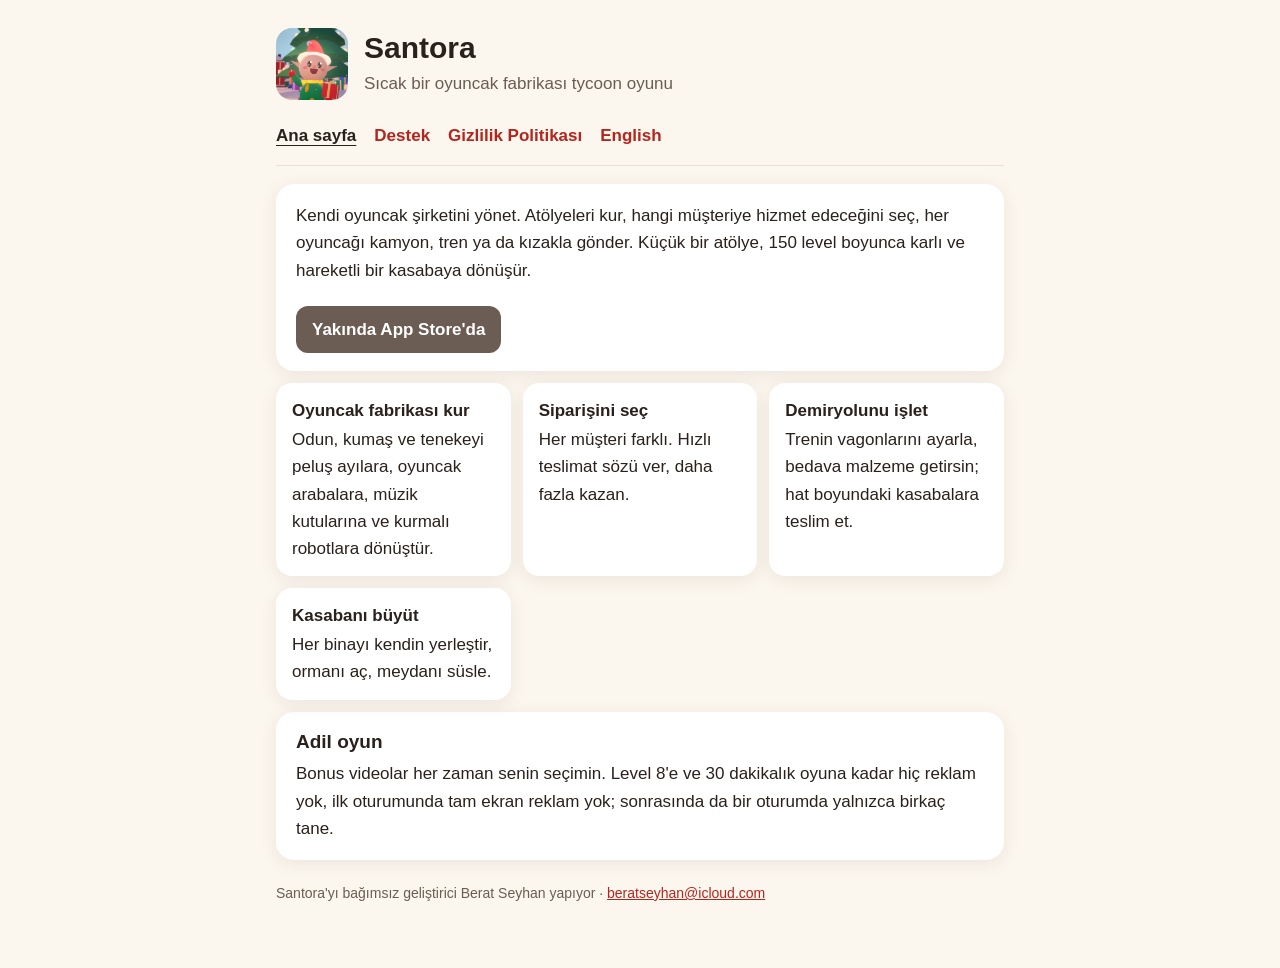
==== santora/index-tr.html @ 8b310287 "Add Santora site: home, privacy policy and support (EN/TR) Co-Authored-By: Claude Opus 5.5 <noreply@" ====
<!doctype html>
<html lang="tr">
<head>
<meta charset="utf-8">
<meta name="viewport" content="width=device-width, initial-scale=1">
<title>Santora – Oyuncak Fabrikası Tycoon</title>
<meta name="description" content="Kendi oyuncak şirketini yönet: fabrikaları kur, siparişleri seç, her oyuncağı kamyon, tren ya da kızakla gönder. iPhone ve Android için sıcak bir oyuncak fabrikası tycoon oyunu.">
<link rel="icon" href="favicon.png">
<link rel="apple-touch-icon" href="icon.png">
<link rel="stylesheet" href="style.css">
<link rel="canonical" href="https://beratseyhan.github.io/santora/index-tr.html">
<link rel="alternate" hreflang="en" href="https://beratseyhan.github.io/santora/">
<link rel="alternate" hreflang="tr" href="https://beratseyhan.github.io/santora/index-tr.html">
</head>
<body>
<a class="skip" href="#content">İçeriğe geç</a>
<main id="content">
<header><img src="icon.png" alt="Santora uygulama simgesi"><div><h1>Santora</h1><p class="tag">Sıcak bir oyuncak fabrikası tycoon oyunu</p></div></header>
<nav><a href="index-tr.html" aria-current="page">Ana sayfa</a><a href="support-tr.html">Destek</a><a href="privacy-tr.html">Gizlilik Politikası</a><a href="index.html" lang="en">English</a></nav>

<section class="hero">
<p>Kendi oyuncak şirketini yönet. Atölyeleri kur, hangi müşteriye hizmet edeceğini seç, her oyuncağı kamyon, tren ya da kızakla gönder. Küçük bir atölye, 150 level boyunca karlı ve hareketli bir kasabaya dönüşür.</p>
<p><span class="badge soon">Yakında App Store'da</span></p>
</section>

<div class="cards">
<div><b>Oyuncak fabrikası kur</b>Odun, kumaş ve tenekeyi peluş ayılara, oyuncak arabalara, müzik kutularına ve kurmalı robotlara dönüştür.</div>
<div><b>Siparişini seç</b>Her müşteri farklı. Hızlı teslimat sözü ver, daha fazla kazan.</div>
<div><b>Demiryolunu işlet</b>Trenin vagonlarını ayarla, bedava malzeme getirsin; hat boyundaki kasabalara teslim et.</div>
<div><b>Kasabanı büyüt</b>Her binayı kendin yerleştir, ormanı aç, meydanı süsle.</div>
</div>

<section>
<h2>Adil oyun</h2>
<p>Bonus videolar her zaman senin seçimin. Level 8'e ve 30 dakikalık oyuna kadar hiç reklam yok, ilk oturumunda tam ekran reklam yok; sonrasında da bir oturumda yalnızca birkaç tane.</p>
</section>

<footer>Santora'yı bağımsız geliştirici Berat Seyhan yapıyor · <a href="mailto:beratseyhan@icloud.com">beratseyhan@icloud.com</a></footer>
</main>
</body>
</html>
---- santora/style.css ----
:root{--bg:#fbf6ee;--card:#fff;--ink:#2b211c;--soft:#6b5d53;--accent:#b3261e;--accent2:#2f7d55;--line:#eadfd2}
@media (prefers-color-scheme:dark){:root{--bg:#1c1714;--card:#28211d;--ink:#f3ebe3;--soft:#c2b4a8;--accent:#ff8a7a;--accent2:#7fd3a6;--line:#3b312b}}
*{box-sizing:border-box}html{-webkit-text-size-adjust:100%}
body{margin:0;background:var(--bg);color:var(--ink);font:17px/1.6 -apple-system,BlinkMacSystemFont,"Segoe UI",Roboto,"Noto Sans",sans-serif}
.skip{position:absolute;left:-999px;top:8px;background:var(--card);color:var(--ink);padding:8px 12px;border-radius:8px}.skip:focus{left:8px}
main{max-width:760px;margin:0 auto;padding:28px 16px 64px}
header{display:flex;gap:16px;align-items:center;margin-bottom:18px}header img{width:72px;height:72px;border-radius:16px;flex:none}
h1{font-size:clamp(24px,6vw,30px);line-height:1.2;margin:0}p.tag{margin:4px 0 0;color:var(--soft)}
nav{display:flex;gap:6px 18px;flex-wrap:wrap;margin:0 0 18px;padding-bottom:12px;border-bottom:1px solid var(--line)}
nav a{color:var(--accent);font-weight:600;text-decoration:none;padding:4px 0}nav a[aria-current]{color:var(--ink);text-decoration:underline;text-underline-offset:4px}
section{background:var(--card);border-radius:18px;padding:18px 20px;margin:12px 0;box-shadow:0 4px 18px rgba(80,40,20,.08)}
h2{font-size:19px;line-height:1.3;margin:0 0 6px}p{margin:0 0 8px}p:last-child{margin-bottom:0}a{color:var(--accent)}
ul{margin:6px 0 0;padding-left:20px}li{margin:2px 0}
a:focus-visible{outline:3px solid var(--accent);outline-offset:2px;border-radius:4px}
.hero{display:grid;gap:14px}
.badge{display:inline-block;background:var(--accent);color:#fff;font-weight:700;border-radius:12px;padding:10px 16px;text-decoration:none}
.badge.soon{background:var(--soft)}
.cards{display:grid;gap:12px;grid-template-columns:repeat(auto-fit,minmax(200px,1fr));margin-top:4px}
.cards div{background:var(--card);border-radius:16px;padding:14px 16px;box-shadow:0 4px 18px rgba(80,40,20,.08)}
.cards b{display:block;margin-bottom:2px}
footer{color:var(--soft);font-size:14px;margin-top:22px}
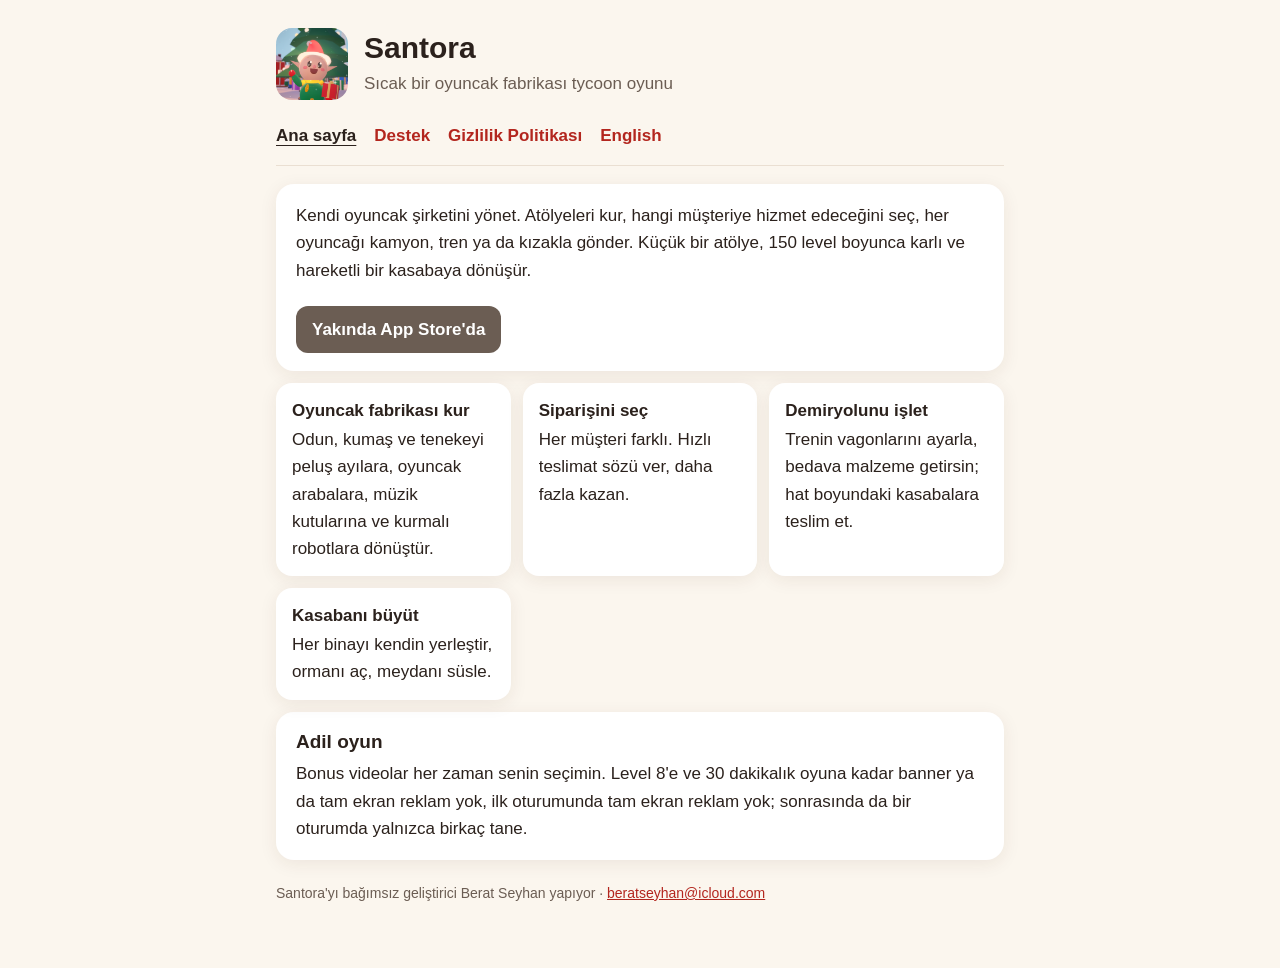
==== commit 021f91e2: "Santora: correct privacy deletion route and data list Co-Authored-By: Claude Sonnet 5.5 <noreply@ant" ====
--- a/santora/index-tr.html
+++ b/santora/index-tr.html
@@ -4,13 +4,53 @@
 <meta charset="utf-8">
 <meta name="viewport" content="width=device-width, initial-scale=1">
 <title>Santora – Oyuncak Fabrikası Tycoon</title>
-<meta name="description" content="Kendi oyuncak şirketini yönet: fabrikaları kur, siparişleri seç, her oyuncağı kamyon, tren ya da kızakla gönder. iPhone ve Android için sıcak bir oyuncak fabrikası tycoon oyunu.">
+<meta name="description" content="Kendi oyuncak şirketini yönet: fabrikaları kur, siparişleri seç, her oyuncağı kamyon, tren ya da kızakla gönder. iPhone için sıcak bir oyuncak fabrikası tycoon oyunu.">
 <link rel="icon" href="favicon.png">
 <link rel="apple-touch-icon" href="icon.png">
 <link rel="stylesheet" href="style.css">
 <link rel="canonical" href="https://beratseyhan.github.io/santora/index-tr.html">
 <link rel="alternate" hreflang="en" href="https://beratseyhan.github.io/santora/">
+<link rel="alternate" hreflang="x-default" href="https://beratseyhan.github.io/santora/">
 <link rel="alternate" hreflang="tr" href="https://beratseyhan.github.io/santora/index-tr.html">
+<meta property="og:type" content="website">
+<meta property="og:site_name" content="Santora">
+<meta property="og:title" content="Santora – Oyuncak Fabrikası Tycoon">
+<meta property="og:description" content="Kendi oyuncak şirketini yönet: fabrikaları kur, siparişleri seç, her oyuncağı kamyon, tren ya da kızakla gönder. iPhone için sıcak bir oyuncak fabrikası tycoon oyunu.">
+<meta property="og:url" content="https://beratseyhan.github.io/santora/index-tr.html">
+<meta property="og:image" content="https://beratseyhan.github.io/santora/icon.png">
+<meta property="og:image:width" content="512">
+<meta property="og:image:height" content="512">
+<meta property="og:image:alt" content="Santora uygulama simgesi">
+<meta property="og:locale" content="tr_TR">
+<meta property="og:locale:alternate" content="en_US">
+<meta name="twitter:card" content="summary">
+<meta name="twitter:title" content="Santora – Oyuncak Fabrikası Tycoon">
+<meta name="twitter:description" content="Kendi oyuncak şirketini yönet: fabrikaları kur, siparişleri seç, her oyuncağı kamyon, tren ya da kızakla gönder. iPhone için sıcak bir oyuncak fabrikası tycoon oyunu.">
+<meta name="twitter:image" content="https://beratseyhan.github.io/santora/icon.png">
+<meta name="twitter:image:alt" content="Santora uygulama simgesi">
+<script type="application/ld+json">
+{
+  "@context": "https://schema.org",
+  "@type": "SoftwareApplication",
+  "name": "Santora",
+  "description": "Sıcak bir oyuncak fabrikası tycoon oyunu. Atölyeleri kur, hangi müşteriye hizmet vereceğini seç ve her oyuncağı kamyon, tren ya da kızakla gönder.",
+  "applicationCategory": "GameApplication",
+  "operatingSystem": "iOS",
+  "inLanguage": "tr",
+  "image": "https://beratseyhan.github.io/santora/icon.png",
+  "url": "https://beratseyhan.github.io/santora/index-tr.html",
+  "isAccessibleForFree": true,
+  "offers": {
+    "@type": "Offer",
+    "price": "0",
+    "priceCurrency": "USD"
+  },
+  "author": {
+    "@type": "Person",
+    "name": "Berat Seyhan"
+  }
+}
+</script>
 </head>
 <body>
 <a class="skip" href="#content">İçeriğe geç</a>
@@ -32,7 +72,7 @@
 
 <section>
 <h2>Adil oyun</h2>
-<p>Bonus videolar her zaman senin seçimin. Level 8'e ve 30 dakikalık oyuna kadar hiç reklam yok, ilk oturumunda tam ekran reklam yok; sonrasında da bir oturumda yalnızca birkaç tane.</p>
+<p>Bonus videolar her zaman senin seçimin. Level 8'e ve 30 dakikalık oyuna kadar banner ya da tam ekran reklam yok, ilk oturumunda tam ekran reklam yok; sonrasında da bir oturumda yalnızca birkaç tane.</p>
 </section>
 
 <footer>Santora'yı bağımsız geliştirici Berat Seyhan yapıyor · <a href="mailto:beratseyhan@icloud.com">beratseyhan@icloud.com</a></footer>
